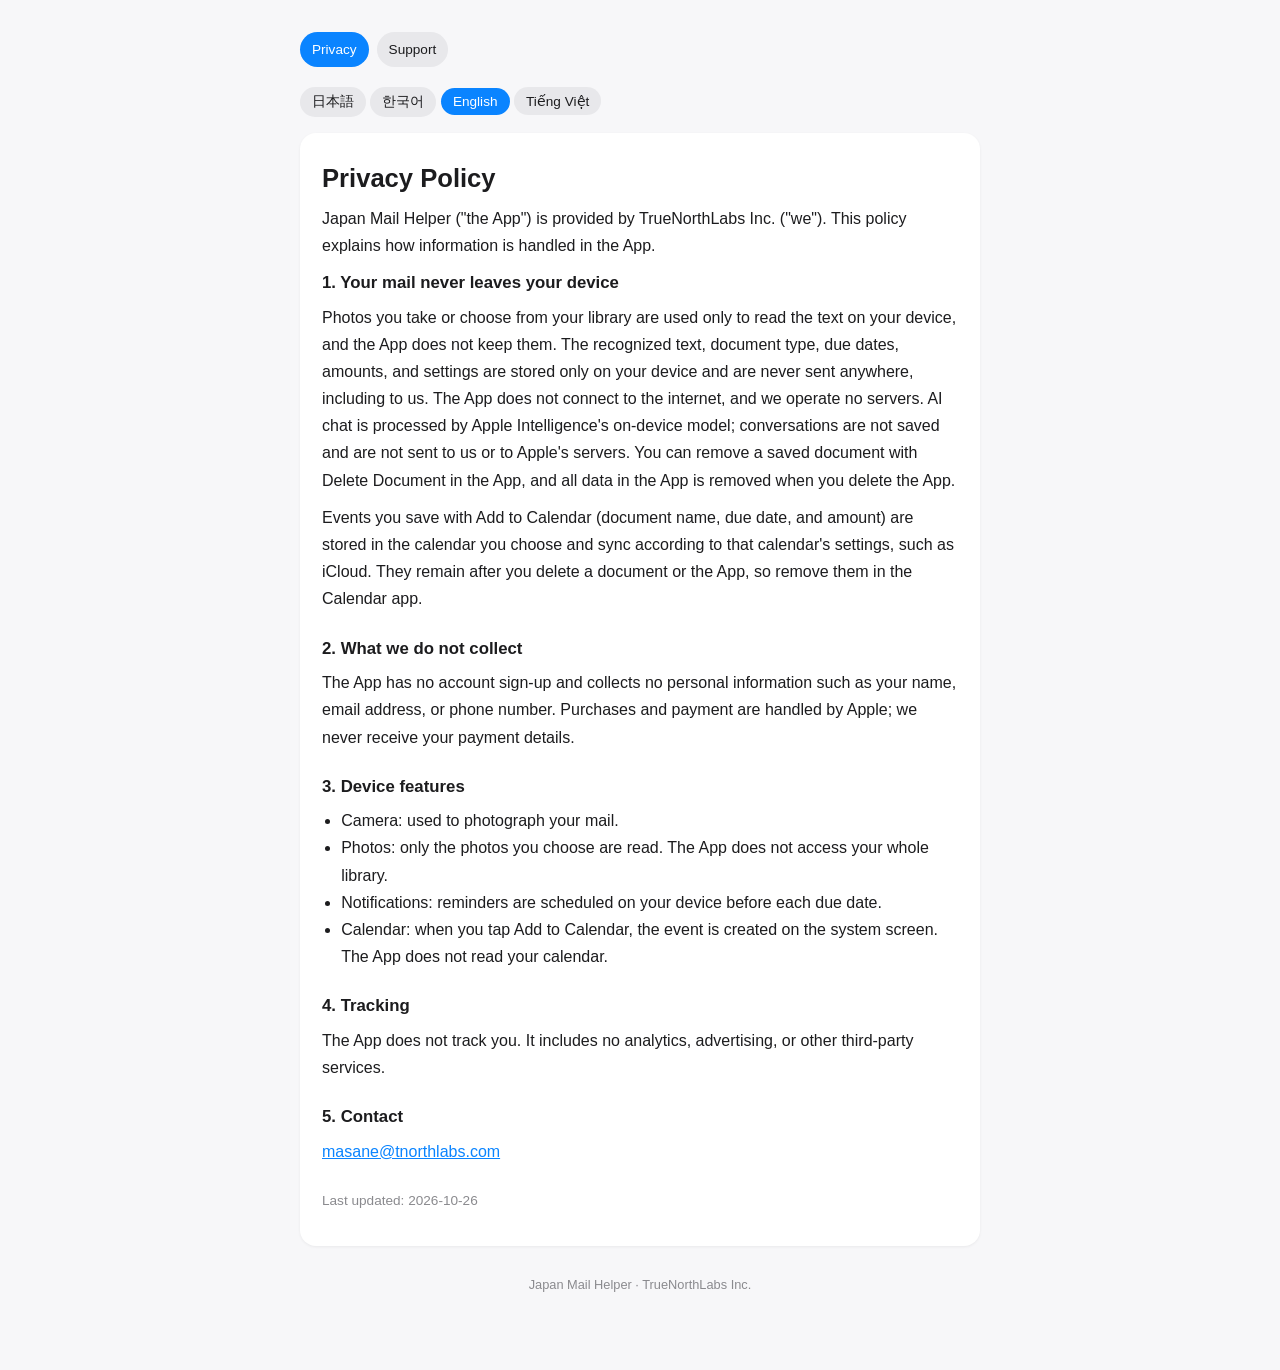
==== privacy.html @ 1861a3a1 "legal 반영" ====
<!doctype html>
<html lang="ja"><head><meta charset="utf-8">
<meta name="viewport" content="width=device-width,initial-scale=1">
<title>Japan Mail Helper — Privacy Policy</title>
<link rel="stylesheet" href="./style.css">
</head><body><div class="wrap">
<nav><a href="./privacy.html" class="active">Privacy</a><a href="./index.html">Support</a></nav>
<div style="margin-bottom:16px">
<button class="langbtn" onclick="pick('ja')">日本語</button>
<button class="langbtn" onclick="pick('ko')">한국어</button>
<button class="langbtn" onclick="pick('en')">English</button>
<button class="langbtn" onclick="pick('vi')">Tiếng Việt</button>
</div>
<div class="card">

<section data-lang="ja" class="doc">
<h1>プライバシーポリシー</h1>
<p>「Japan Mail Helper」（以下「本アプリ」）は TrueNorthLabs Inc.（以下「当社」）が提供します。本方針は、本アプリにおける情報の取り扱いについて説明するものです。</p>
<h2>1. 書類は端末の外に出ません</h2>
<p>撮影した写真やアルバムから選んだ写真は、端末の中で文字を読み取るためだけに使い、本アプリは写真を保存しません。読み取った文字・書類の種類・期限・金額・設定は端末内にのみ保存され、当社を含むどこにも送信されません。本アプリは通信を行わず、当社はサーバーを運用していません。AI との会話は Apple Intelligence の端末内モデルで処理し、会話の内容は保存せず、当社や Apple のサーバーへ送信しません。保存した書類は本アプリの「書類を削除」で消せ、本アプリを削除すると本アプリ内のデータはすべて消去されます。</p>
<p>「カレンダーに追加」で保存した予定（書類名・期限・金額）は、利用者が選んだカレンダーに保存され、そのカレンダーの設定（iCloud など）に従って同期されます。予定は書類や本アプリを削除しても残るため、カレンダーアプリで削除してください。</p>
<h2>2. 当社が収集しない情報</h2>
<p>本アプリは会員登録を必要とせず、氏名・メールアドレス・電話番号などの個人情報を収集しません。購入と決済は Apple が処理し、当社が決済情報を受け取ることはありません。</p>
<h2>3. 端末の機能の利用</h2>
<ul>
<li>カメラ: 郵便物を撮影するために使います。</li>
<li>写真: 選んだ写真だけを読み取ります。アルバム全体にはアクセスしません。</li>
<li>通知: 期限の前に知らせるため、端末の中で通知を予約します。</li>
<li>カレンダー: 「カレンダーに追加」を押したときに、システムの画面で予定を作ります。カレンダーの内容は読みません。</li>
</ul>
<h2>4. トラッキング</h2>
<p>本アプリはトラッキングを行いません。アクセス解析や広告などの外部サービスは組み込んでいません。</p>
<h2>5. お問い合わせ</h2>
<p><a href="mailto:masane@tnorthlabs.com">masane@tnorthlabs.com</a></p>
<p class="updated">最終更新日: 2026-10-26</p>
</section>

<section data-lang="ko" class="doc" hidden>
<h1>개인정보 처리방침</h1>
<p>Japan Mail Helper(이하 "앱")는 TrueNorthLabs Inc.(이하 "회사")가 제공합니다. 이 방침은 앱의 정보 처리에 대해 설명합니다.</p>
<h2>1. 서류는 기기 밖으로 나가지 않습니다</h2>
<p>찍은 사진과 앨범에서 고른 사진은 기기 안에서 글자를 읽는 데만 쓰며, 앱은 사진을 저장하지 않습니다. 읽은 글자·서류 종류·기한·금액·설정은 기기 안에만 저장되고, 회사를 포함한 어디에도 전송되지 않습니다. 앱은 통신을 하지 않으며 회사는 서버를 운영하지 않습니다. AI 대화는 Apple Intelligence 의 기기 안 모델로 처리하며, 대화 내용은 저장하지 않고 회사나 Apple 서버로 보내지 않습니다. 저장한 서류는 앱의 「서류 삭제」로 지울 수 있고, 앱을 삭제하면 앱 안의 데이터는 모두 함께 사라집니다.</p>
<p>「캘린더에 추가」로 저장한 일정(서류 이름·기한·금액)은 이용자가 고른 캘린더에 저장되고, 그 캘린더의 설정(iCloud 등)에 따라 동기화됩니다. 일정은 서류나 앱을 삭제해도 남으므로 캘린더 앱에서 지워 주세요.</p>
<h2>2. 회사가 수집하지 않는 정보</h2>
<p>앱은 회원가입이 없으며 이름·이메일·전화번호 등 개인정보를 수집하지 않습니다. 구매와 결제는 Apple이 처리하며, 회사는 결제 정보를 받지 않습니다.</p>
<h2>3. 기기 기능 사용</h2>
<ul>
<li>카메라: 우편물을 찍는 데 씁니다.</li>
<li>사진: 고른 사진만 읽습니다. 앨범 전체에 접근하지 않습니다.</li>
<li>알림: 기한 전에 알려 드리려고 기기 안에서 알림을 예약합니다.</li>
<li>캘린더: 「캘린더에 추가」를 누르면 시스템 화면에서 일정을 만듭니다. 캘린더 내용은 읽지 않습니다.</li>
</ul>
<h2>4. 추적</h2>
<p>앱은 추적을 하지 않습니다. 접속 분석이나 광고 같은 외부 서비스를 넣지 않았습니다.</p>
<h2>5. 문의</h2>
<p><a href="mailto:masane@tnorthlabs.com">masane@tnorthlabs.com</a></p>
<p class="updated">최종 업데이트: 2026-10-26</p>
</section>

<section data-lang="en" class="doc" hidden>
<h1>Privacy Policy</h1>
<p>Japan Mail Helper ("the App") is provided by TrueNorthLabs Inc. ("we"). This policy explains how information is handled in the App.</p>
<h2>1. Your mail never leaves your device</h2>
<p>Photos you take or choose from your library are used only to read the text on your device, and the App does not keep them. The recognized text, document type, due dates, amounts, and settings are stored only on your device and are never sent anywhere, including to us. The App does not connect to the internet, and we operate no servers. AI chat is processed by Apple Intelligence's on-device model; conversations are not saved and are not sent to us or to Apple's servers. You can remove a saved document with Delete Document in the App, and all data in the App is removed when you delete the App.</p>
<p>Events you save with Add to Calendar (document name, due date, and amount) are stored in the calendar you choose and sync according to that calendar's settings, such as iCloud. They remain after you delete a document or the App, so remove them in the Calendar app.</p>
<h2>2. What we do not collect</h2>
<p>The App has no account sign-up and collects no personal information such as your name, email address, or phone number. Purchases and payment are handled by Apple; we never receive your payment details.</p>
<h2>3. Device features</h2>
<ul>
<li>Camera: used to photograph your mail.</li>
<li>Photos: only the photos you choose are read. The App does not access your whole library.</li>
<li>Notifications: reminders are scheduled on your device before each due date.</li>
<li>Calendar: when you tap Add to Calendar, the event is created on the system screen. The App does not read your calendar.</li>
</ul>
<h2>4. Tracking</h2>
<p>The App does not track you. It includes no analytics, advertising, or other third-party services.</p>
<h2>5. Contact</h2>
<p><a href="mailto:masane@tnorthlabs.com">masane@tnorthlabs.com</a></p>
<p class="updated">Last updated: 2026-10-26</p>
</section>

<section data-lang="vi" class="doc" hidden>
<h1>Chính sách quyền riêng tư</h1>
<p>Japan Mail Helper ("Ứng dụng") do TrueNorthLabs Inc. ("chúng tôi") cung cấp. Chính sách này giải thích cách thông tin được xử lý trong Ứng dụng.</p>
<h2>1. Thư của bạn không bao giờ rời khỏi thiết bị</h2>
<p>Ảnh bạn chụp hoặc chọn từ thư viện chỉ được dùng để đọc chữ trên thiết bị của bạn, và Ứng dụng không lưu giữ ảnh. Chữ đã đọc được, loại giấy tờ, hạn chót, số tiền và cài đặt chỉ được lưu trên thiết bị của bạn và không bao giờ được gửi đi đâu, kể cả đến chúng tôi. Ứng dụng không kết nối internet, và chúng tôi không vận hành máy chủ nào. Trò chuyện AI được xử lý bằng mô hình trên thiết bị của Apple Intelligence; nội dung trò chuyện không được lưu và không được gửi đến chúng tôi hay máy chủ của Apple. Bạn có thể xóa giấy tờ đã lưu bằng “Xóa giấy tờ” trong Ứng dụng, và toàn bộ dữ liệu trong Ứng dụng sẽ bị xóa khi bạn xóa Ứng dụng.</p>
<p>Các sự kiện bạn lưu bằng “Thêm vào Lịch” (tên giấy tờ, hạn chót và số tiền) được lưu trong lịch bạn chọn và đồng bộ theo cài đặt của lịch đó, chẳng hạn iCloud. Các sự kiện này vẫn còn sau khi bạn xóa giấy tờ hoặc Ứng dụng, vì vậy hãy xóa chúng trong ứng dụng Lịch.</p>
<h2>2. Những gì chúng tôi không thu thập</h2>
<p>Ứng dụng không có đăng ký tài khoản và không thu thập thông tin cá nhân như họ tên, địa chỉ email hay số điện thoại. Việc mua và thanh toán do Apple xử lý; chúng tôi không bao giờ nhận thông tin thanh toán của bạn.</p>
<h2>3. Tính năng của thiết bị</h2>
<ul>
<li>Camera: dùng để chụp thư của bạn.</li>
<li>Ảnh: chỉ những ảnh bạn chọn mới được đọc. Ứng dụng không truy cập toàn bộ thư viện ảnh của bạn.</li>
<li>Thông báo: nhắc nhở được đặt lịch trên thiết bị của bạn trước mỗi hạn chót.</li>
<li>Lịch: khi bạn chạm “Thêm vào Lịch”, sự kiện được tạo trên màn hình của hệ thống. Ứng dụng không đọc lịch của bạn.</li>
</ul>
<h2>4. Theo dõi</h2>
<p>Ứng dụng không theo dõi bạn. Ứng dụng không chứa công cụ phân tích, quảng cáo hay dịch vụ bên thứ ba nào khác.</p>
<h2>5. Liên hệ</h2>
<p><a href="mailto:masane@tnorthlabs.com">masane@tnorthlabs.com</a></p>
<p class="updated">Cập nhật lần cuối: 2026-10-26</p>
</section>

</div>
<p class="foot">Japan Mail Helper · TrueNorthLabs Inc.</p>
</div>
<script src="./lang.js"></script>
</body></html>
---- style.css ----
:root { color-scheme: light dark; }
* { box-sizing: border-box; }
body {
  font-family: -apple-system, BlinkMacSystemFont, "Segoe UI", Roboto, "Helvetica Neue", sans-serif;
  line-height: 1.7; margin: 0; padding: 0; color: #1c1c1e; background: #f7f7f9;
}
@media (prefers-color-scheme: dark) {
  body { color: #e6e6ea; background: #0c0c0e; }
  .card { background: #1a1a1d !important; }
}
.wrap { max-width: 720px; margin: 0 auto; padding: 32px 20px 64px; }
h1 { font-size: 1.6rem; margin: 0 0 4px; }
.sub { color: #8a8a8e; margin: 0 0 24px; font-size: .9rem; }
.card { background: #fff; border-radius: 16px; padding: 24px 22px; box-shadow: 0 1px 3px rgba(0,0,0,.06); }
h2 { font-size: 1.05rem; margin: 22px 0 6px; }
ul { margin: 0 0 10px; padding-left: 1.2em; }
h2:first-of-type { margin-top: 4px; }
p { margin: 0 0 10px; }
.updated { color: #8a8a8e; font-size: .85rem; margin-top: 24px; }
a { color: #0a84ff; }
nav { display: flex; gap: 8px; margin: 0 0 20px; flex-wrap: wrap; }
nav a, .langbtn {
  font-size: .85rem; text-decoration: none; padding: 6px 12px; border-radius: 999px;
  background: rgba(120,120,128,.12); color: inherit; border: none; cursor: pointer;
}
nav a.active, .langbtn.active { background: #0a84ff; color: #fff; }
.foot { margin-top: 28px; font-size: .8rem; color: #8a8a8e; text-align: center; }
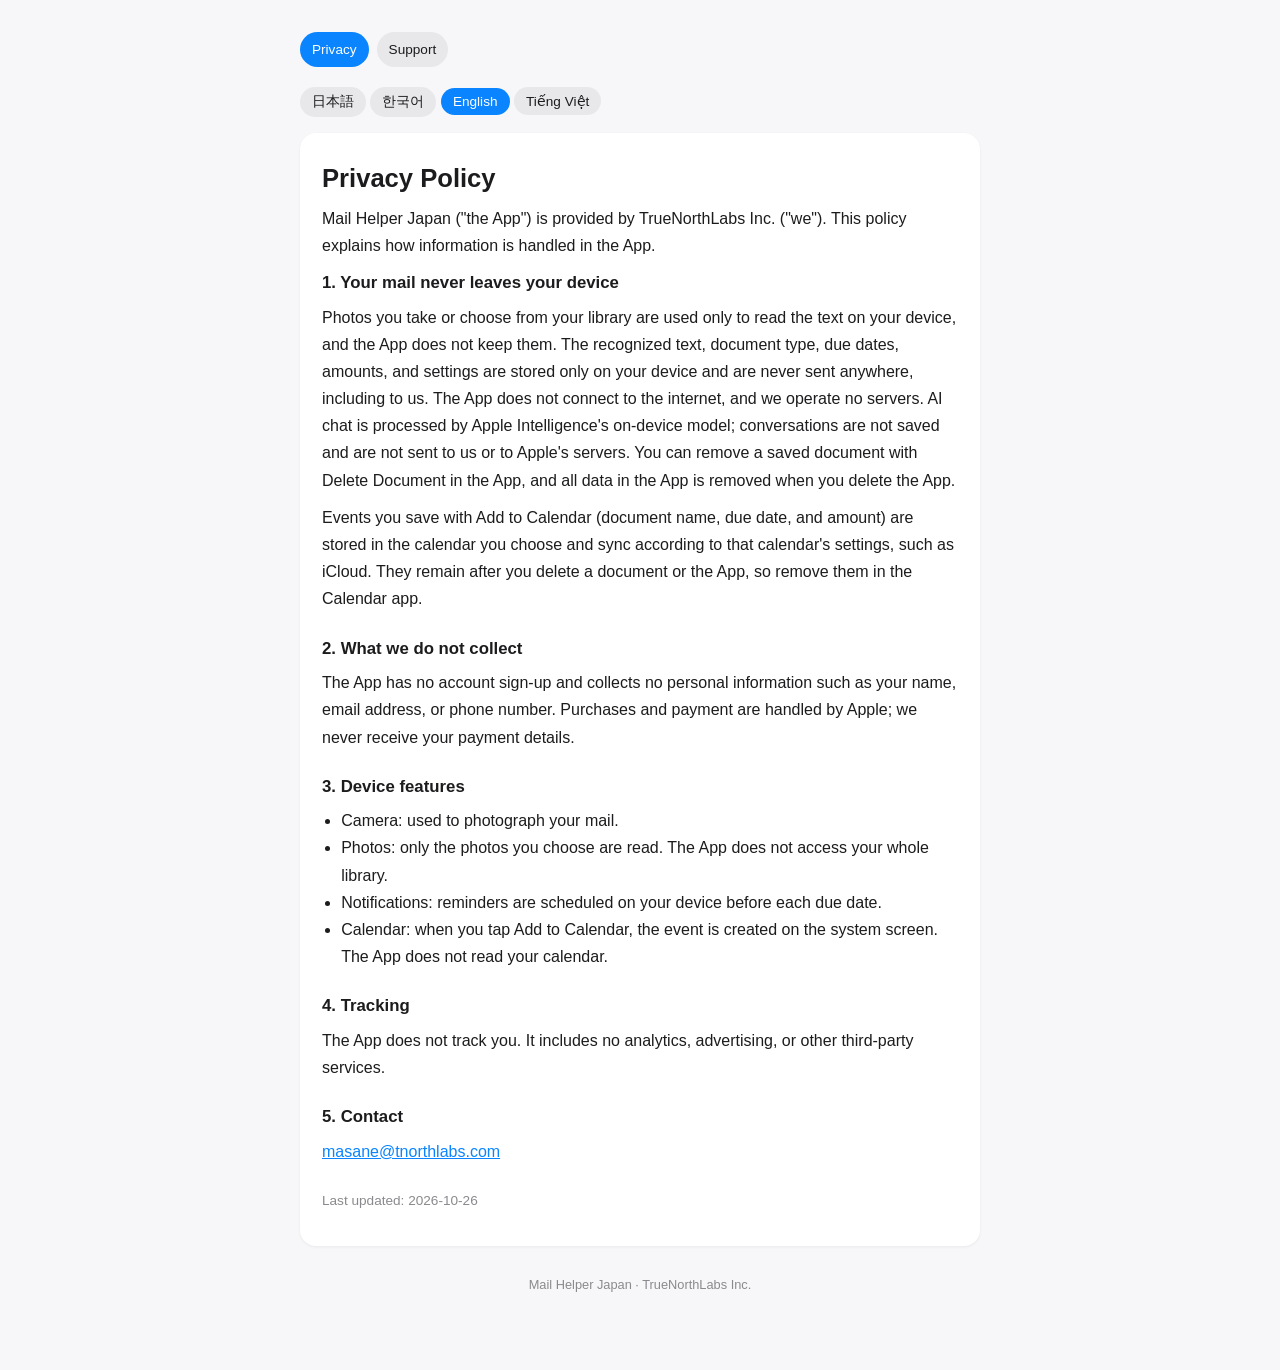
==== commit 1f09b06e: "legal 반영" ====
--- a/privacy.html
+++ b/privacy.html
@@ -1,7 +1,7 @@
 <!doctype html>
 <html lang="ja"><head><meta charset="utf-8">
 <meta name="viewport" content="width=device-width,initial-scale=1">
-<title>Japan Mail Helper — Privacy Policy</title>
+<title>Mail Helper Japan — Privacy Policy</title>
 <link rel="stylesheet" href="./style.css">
 </head><body><div class="wrap">
 <nav><a href="./privacy.html" class="active">Privacy</a><a href="./index.html">Support</a></nav>
@@ -15,7 +15,7 @@
 
 <section data-lang="ja" class="doc">
 <h1>プライバシーポリシー</h1>
-<p>「Japan Mail Helper」（以下「本アプリ」）は TrueNorthLabs Inc.（以下「当社」）が提供します。本方針は、本アプリにおける情報の取り扱いについて説明するものです。</p>
+<p>「日本の郵便物ヘルパー」（以下「本アプリ」）は TrueNorthLabs Inc.（以下「当社」）が提供します。本方針は、本アプリにおける情報の取り扱いについて説明するものです。</p>
 <h2>1. 書類は端末の外に出ません</h2>
 <p>撮影した写真やアルバムから選んだ写真は、端末の中で文字を読み取るためだけに使い、本アプリは写真を保存しません。読み取った文字・書類の種類・期限・金額・設定は端末内にのみ保存され、当社を含むどこにも送信されません。本アプリは通信を行わず、当社はサーバーを運用していません。AI との会話は Apple Intelligence の端末内モデルで処理し、会話の内容は保存せず、当社や Apple のサーバーへ送信しません。保存した書類は本アプリの「書類を削除」で消せ、本アプリを削除すると本アプリ内のデータはすべて消去されます。</p>
 <p>「カレンダーに追加」で保存した予定（書類名・期限・金額）は、利用者が選んだカレンダーに保存され、そのカレンダーの設定（iCloud など）に従って同期されます。予定は書類や本アプリを削除しても残るため、カレンダーアプリで削除してください。</p>
@@ -37,7 +37,7 @@
 
 <section data-lang="ko" class="doc" hidden>
 <h1>개인정보 처리방침</h1>
-<p>Japan Mail Helper(이하 "앱")는 TrueNorthLabs Inc.(이하 "회사")가 제공합니다. 이 방침은 앱의 정보 처리에 대해 설명합니다.</p>
+<p>일본 생활 우편물 도우미(이하 "앱")는 TrueNorthLabs Inc.(이하 "회사")가 제공합니다. 이 방침은 앱의 정보 처리에 대해 설명합니다.</p>
 <h2>1. 서류는 기기 밖으로 나가지 않습니다</h2>
 <p>찍은 사진과 앨범에서 고른 사진은 기기 안에서 글자를 읽는 데만 쓰며, 앱은 사진을 저장하지 않습니다. 읽은 글자·서류 종류·기한·금액·설정은 기기 안에만 저장되고, 회사를 포함한 어디에도 전송되지 않습니다. 앱은 통신을 하지 않으며 회사는 서버를 운영하지 않습니다. AI 대화는 Apple Intelligence 의 기기 안 모델로 처리하며, 대화 내용은 저장하지 않고 회사나 Apple 서버로 보내지 않습니다. 저장한 서류는 앱의 「서류 삭제」로 지울 수 있고, 앱을 삭제하면 앱 안의 데이터는 모두 함께 사라집니다.</p>
 <p>「캘린더에 추가」로 저장한 일정(서류 이름·기한·금액)은 이용자가 고른 캘린더에 저장되고, 그 캘린더의 설정(iCloud 등)에 따라 동기화됩니다. 일정은 서류나 앱을 삭제해도 남으므로 캘린더 앱에서 지워 주세요.</p>
@@ -59,7 +59,7 @@
 
 <section data-lang="en" class="doc" hidden>
 <h1>Privacy Policy</h1>
-<p>Japan Mail Helper ("the App") is provided by TrueNorthLabs Inc. ("we"). This policy explains how information is handled in the App.</p>
+<p>Mail Helper Japan ("the App") is provided by TrueNorthLabs Inc. ("we"). This policy explains how information is handled in the App.</p>
 <h2>1. Your mail never leaves your device</h2>
 <p>Photos you take or choose from your library are used only to read the text on your device, and the App does not keep them. The recognized text, document type, due dates, amounts, and settings are stored only on your device and are never sent anywhere, including to us. The App does not connect to the internet, and we operate no servers. AI chat is processed by Apple Intelligence's on-device model; conversations are not saved and are not sent to us or to Apple's servers. You can remove a saved document with Delete Document in the App, and all data in the App is removed when you delete the App.</p>
 <p>Events you save with Add to Calendar (document name, due date, and amount) are stored in the calendar you choose and sync according to that calendar's settings, such as iCloud. They remain after you delete a document or the App, so remove them in the Calendar app.</p>
@@ -81,7 +81,7 @@
 
 <section data-lang="vi" class="doc" hidden>
 <h1>Chính sách quyền riêng tư</h1>
-<p>Japan Mail Helper ("Ứng dụng") do TrueNorthLabs Inc. ("chúng tôi") cung cấp. Chính sách này giải thích cách thông tin được xử lý trong Ứng dụng.</p>
+<p>Trợ lý thư Nhật Bản ("Ứng dụng") do TrueNorthLabs Inc. ("chúng tôi") cung cấp. Chính sách này giải thích cách thông tin được xử lý trong Ứng dụng.</p>
 <h2>1. Thư của bạn không bao giờ rời khỏi thiết bị</h2>
 <p>Ảnh bạn chụp hoặc chọn từ thư viện chỉ được dùng để đọc chữ trên thiết bị của bạn, và Ứng dụng không lưu giữ ảnh. Chữ đã đọc được, loại giấy tờ, hạn chót, số tiền và cài đặt chỉ được lưu trên thiết bị của bạn và không bao giờ được gửi đi đâu, kể cả đến chúng tôi. Ứng dụng không kết nối internet, và chúng tôi không vận hành máy chủ nào. Trò chuyện AI được xử lý bằng mô hình trên thiết bị của Apple Intelligence; nội dung trò chuyện không được lưu và không được gửi đến chúng tôi hay máy chủ của Apple. Bạn có thể xóa giấy tờ đã lưu bằng “Xóa giấy tờ” trong Ứng dụng, và toàn bộ dữ liệu trong Ứng dụng sẽ bị xóa khi bạn xóa Ứng dụng.</p>
 <p>Các sự kiện bạn lưu bằng “Thêm vào Lịch” (tên giấy tờ, hạn chót và số tiền) được lưu trong lịch bạn chọn và đồng bộ theo cài đặt của lịch đó, chẳng hạn iCloud. Các sự kiện này vẫn còn sau khi bạn xóa giấy tờ hoặc Ứng dụng, vì vậy hãy xóa chúng trong ứng dụng Lịch.</p>
@@ -102,7 +102,7 @@
 </section>
 
 </div>
-<p class="foot">Japan Mail Helper · TrueNorthLabs Inc.</p>
+<p class="foot">Mail Helper Japan · TrueNorthLabs Inc.</p>
 </div>
 <script src="./lang.js"></script>
 </body></html>
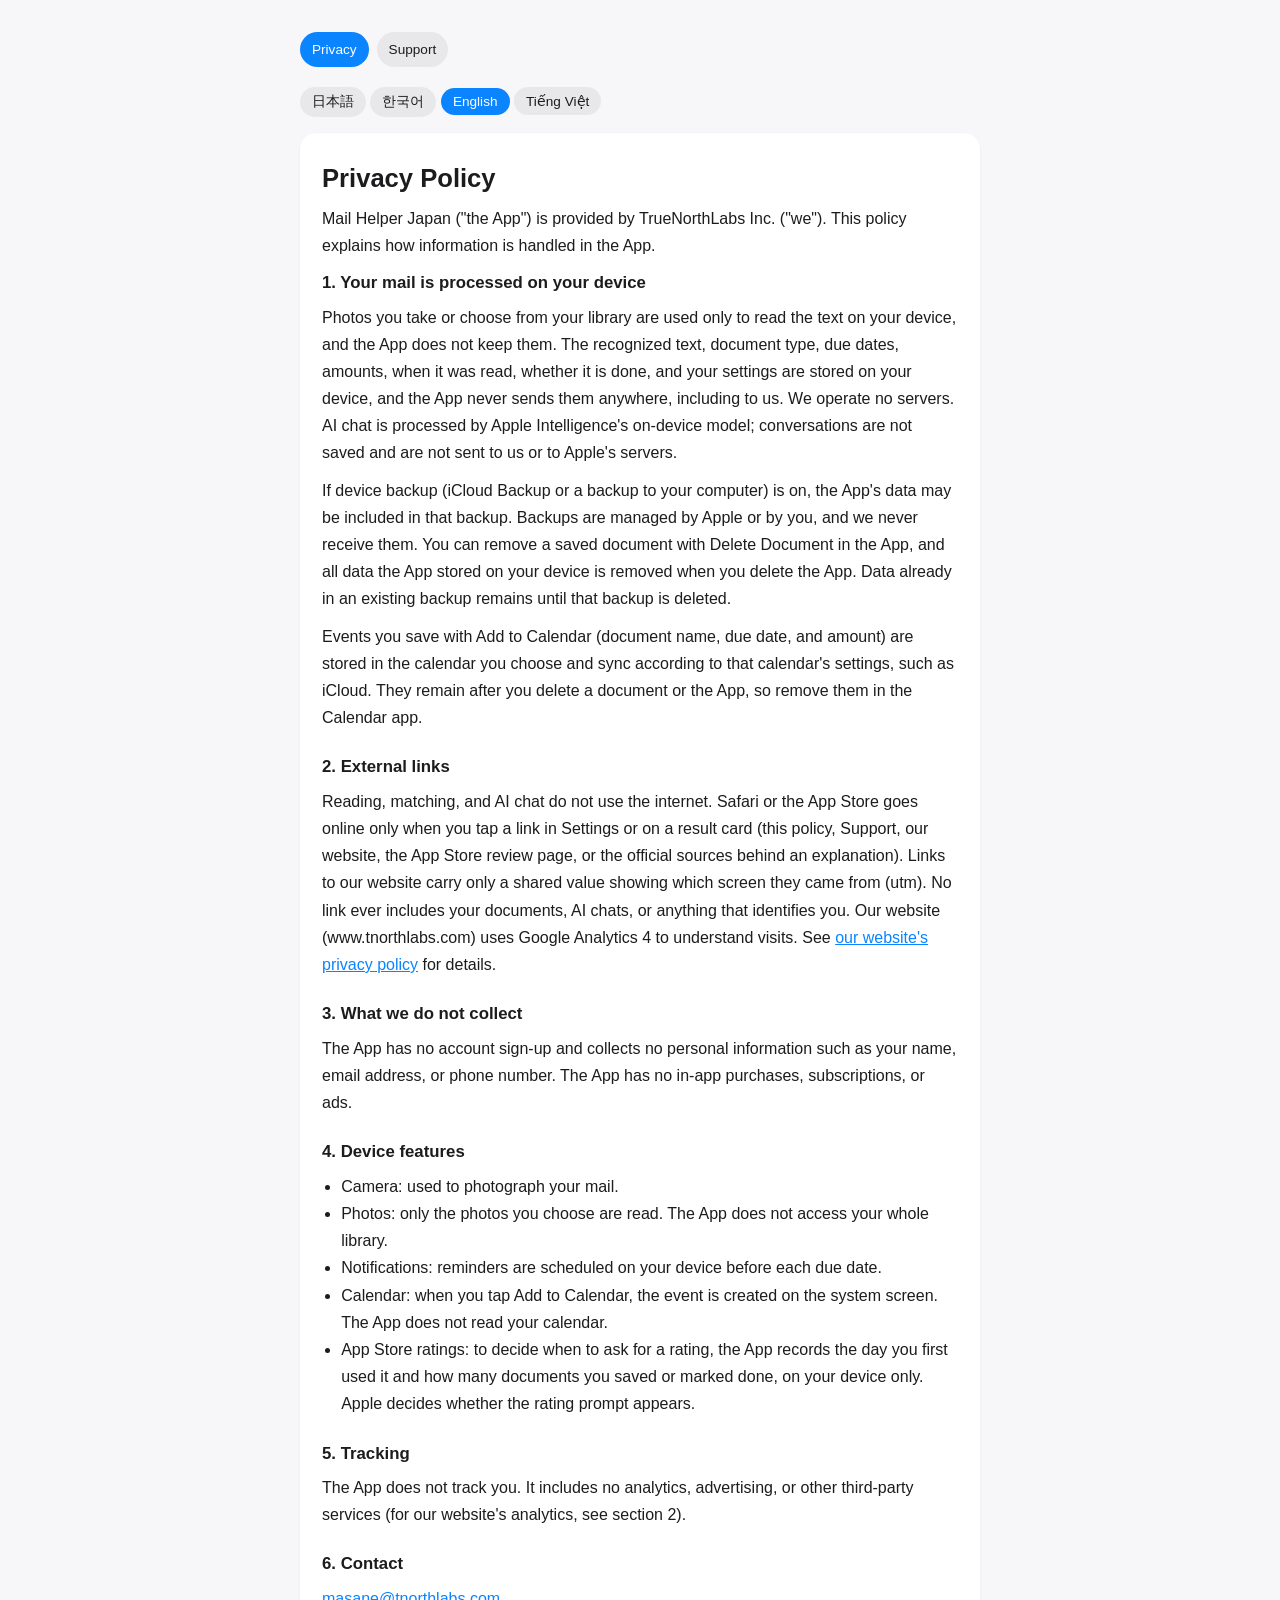
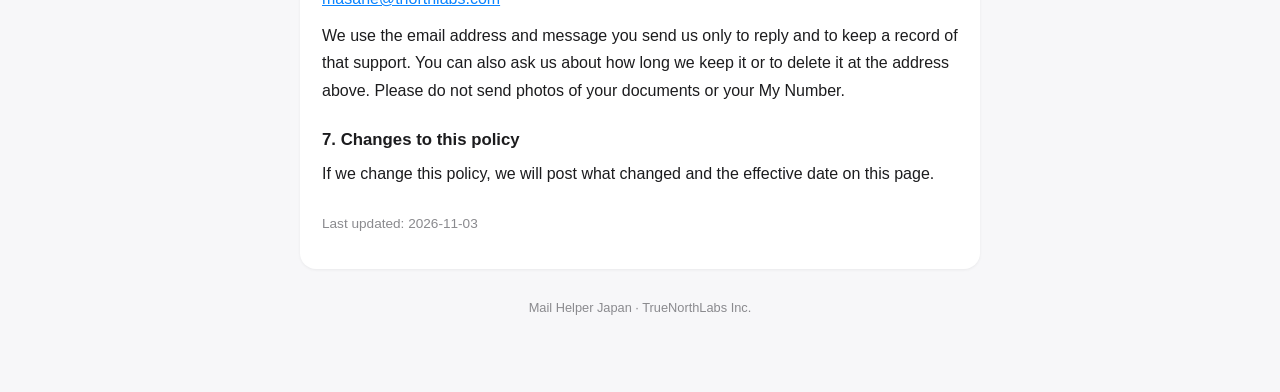
==== commit 60dda180: "legal 반영" ====
--- a/privacy.html
+++ b/privacy.html
@@ -16,89 +16,117 @@
 <section data-lang="ja" class="doc">
 <h1>プライバシーポリシー</h1>
 <p>「日本の郵便物ヘルパー」（以下「本アプリ」）は TrueNorthLabs Inc.（以下「当社」）が提供します。本方針は、本アプリにおける情報の取り扱いについて説明するものです。</p>
-<h2>1. 書類は端末の外に出ません</h2>
-<p>撮影した写真やアルバムから選んだ写真は、端末の中で文字を読み取るためだけに使い、本アプリは写真を保存しません。読み取った文字・書類の種類・期限・金額・設定は端末内にのみ保存され、当社を含むどこにも送信されません。本アプリは通信を行わず、当社はサーバーを運用していません。AI との会話は Apple Intelligence の端末内モデルで処理し、会話の内容は保存せず、当社や Apple のサーバーへ送信しません。保存した書類は本アプリの「書類を削除」で消せ、本アプリを削除すると本アプリ内のデータはすべて消去されます。</p>
+<h2>1. 書類は端末の中で処理します</h2>
+<p>撮影した写真やアルバムから選んだ写真は、端末の中で文字を読み取るためだけに使い、本アプリは写真を保存しません。読み取った文字・書類の種類・期限・金額・読み取った日時・完了の状態・設定は端末内に保存し、本アプリが当社を含む外部へ送信することはありません。当社はサーバーを運用していません。AI との会話は Apple Intelligence の端末内モデルで処理し、会話の内容は保存せず、当社や Apple のサーバーへ送信しません。</p>
+<p>端末のバックアップ（iCloud バックアップやパソコンへのバックアップ）を有効にしている場合、本アプリのデータはそのバックアップに含まれることがあります。バックアップは Apple または利用者が管理するもので、当社は受け取りません。保存した書類は本アプリの「書類を削除」で消せ、本アプリを削除すると、本アプリが端末内に保存したデータはすべて消去されます。すでに作られたバックアップの中のデータは、そのバックアップを削除するまで残ります。</p>
 <p>「カレンダーに追加」で保存した予定（書類名・期限・金額）は、利用者が選んだカレンダーに保存され、そのカレンダーの設定（iCloud など）に従って同期されます。予定は書類や本アプリを削除しても残るため、カレンダーアプリで削除してください。</p>
-<h2>2. 当社が収集しない情報</h2>
-<p>本アプリは会員登録を必要とせず、氏名・メールアドレス・電話番号などの個人情報を収集しません。購入と決済は Apple が処理し、当社が決済情報を受け取ることはありません。</p>
-<h2>3. 端末の機能の利用</h2>
+<h2>2. 外部リンク</h2>
+<p>書類の読み取り・判別・AI との会話にインターネット接続は使いません。設定画面や結果カードのリンク（本方針・サポート・会社サイト・App Store のレビュー・説明の公式出典）を選んだときだけ、Safari や App Store が通信します。会社サイトへのリンクには、どの画面から来たかを示す共通の値（utm）だけを付けます。どのリンクにも、書類の内容・AI との会話・利用者を識別する情報は含めません。会社サイト（www.tnorthlabs.com）は Google Analytics 4 で閲覧状況を解析しています。詳しくは<a href="https://www.tnorthlabs.com/privacy">会社サイトのプライバシーポリシー</a>をご確認ください。</p>
+<h2>3. 当社が収集しない情報</h2>
+<p>本アプリは会員登録を必要とせず、氏名・メールアドレス・電話番号などの個人情報を収集しません。本アプリには、アプリ内課金・定期購入・広告はありません。</p>
+<h2>4. 端末の機能の利用</h2>
 <ul>
 <li>カメラ: 郵便物を撮影するために使います。</li>
 <li>写真: 選んだ写真だけを読み取ります。アルバム全体にはアクセスしません。</li>
 <li>通知: 期限の前に知らせるため、端末の中で通知を予約します。</li>
 <li>カレンダー: 「カレンダーに追加」を押したときに、システムの画面で予定を作ります。カレンダーの内容は読みません。</li>
+<li>App Store の評価: 評価をお願いする時期を決めるため、初めて使った日と、書類を保存・完了した回数を端末内にだけ記録します。評価の画面を表示するかどうかは Apple が決めます。</li>
 </ul>
-<h2>4. トラッキング</h2>
-<p>本アプリはトラッキングを行いません。アクセス解析や広告などの外部サービスは組み込んでいません。</p>
-<h2>5. お問い合わせ</h2>
+<h2>5. トラッキング</h2>
+<p>本アプリはトラッキングを行いません。アクセス解析や広告などの外部サービスは本アプリに組み込んでいません（会社サイトの解析は2章のとおりです）。</p>
+<h2>6. お問い合わせ</h2>
 <p><a href="mailto:masane@tnorthlabs.com">masane@tnorthlabs.com</a></p>
-<p class="updated">最終更新日: 2026-10-26</p>
+<p>お問い合わせでいただいたメールアドレスと内容は、回答とその対応の記録のためにだけ使います。保存期間や削除のご相談も上記で受け付けます。書類の写真やマイナンバーなどは送らないでください。</p>
+<h2>7. 本方針の変更</h2>
+<p>本方針を変更するときは、このページで変更内容と施行日をお知らせします。</p>
+<p class="updated">最終更新日: 2026-11-03</p>
 </section>
 
 <section data-lang="ko" class="doc" hidden>
 <h1>개인정보 처리방침</h1>
 <p>일본 생활 우편물 도우미(이하 "앱")는 TrueNorthLabs Inc.(이하 "회사")가 제공합니다. 이 방침은 앱의 정보 처리에 대해 설명합니다.</p>
-<h2>1. 서류는 기기 밖으로 나가지 않습니다</h2>
-<p>찍은 사진과 앨범에서 고른 사진은 기기 안에서 글자를 읽는 데만 쓰며, 앱은 사진을 저장하지 않습니다. 읽은 글자·서류 종류·기한·금액·설정은 기기 안에만 저장되고, 회사를 포함한 어디에도 전송되지 않습니다. 앱은 통신을 하지 않으며 회사는 서버를 운영하지 않습니다. AI 대화는 Apple Intelligence 의 기기 안 모델로 처리하며, 대화 내용은 저장하지 않고 회사나 Apple 서버로 보내지 않습니다. 저장한 서류는 앱의 「서류 삭제」로 지울 수 있고, 앱을 삭제하면 앱 안의 데이터는 모두 함께 사라집니다.</p>
+<h2>1. 서류는 기기 안에서 처리합니다</h2>
+<p>찍은 사진과 앨범에서 고른 사진은 기기 안에서 글자를 읽는 데만 쓰며, 앱은 사진을 저장하지 않습니다. 읽은 글자·서류 종류·기한·금액·읽은 날짜와 시각·처리 상태·설정은 기기 안에 저장하며, 앱이 회사를 포함한 외부로 보내는 일은 없습니다. 회사는 서버를 운영하지 않습니다. AI 대화는 Apple Intelligence 의 기기 안 모델로 처리하며, 대화 내용은 저장하지 않고 회사나 Apple 서버로 보내지 않습니다.</p>
+<p>기기 백업(iCloud 백업이나 컴퓨터 백업)을 켜 두었다면 앱의 데이터가 그 백업에 포함될 수 있습니다. 백업은 Apple 이나 이용자가 관리하며 회사는 받지 않습니다. 저장한 서류는 앱의 「서류 삭제」로 지울 수 있고, 앱을 삭제하면 앱이 기기에 저장한 데이터는 모두 사라집니다. 이미 만들어진 백업 속 데이터는 그 백업을 지울 때까지 남습니다.</p>
 <p>「캘린더에 추가」로 저장한 일정(서류 이름·기한·금액)은 이용자가 고른 캘린더에 저장되고, 그 캘린더의 설정(iCloud 등)에 따라 동기화됩니다. 일정은 서류나 앱을 삭제해도 남으므로 캘린더 앱에서 지워 주세요.</p>
-<h2>2. 회사가 수집하지 않는 정보</h2>
-<p>앱은 회원가입이 없으며 이름·이메일·전화번호 등 개인정보를 수집하지 않습니다. 구매와 결제는 Apple이 처리하며, 회사는 결제 정보를 받지 않습니다.</p>
-<h2>3. 기기 기능 사용</h2>
+<h2>2. 외부 링크</h2>
+<p>서류 인식·판별·AI 대화에는 인터넷 연결을 쓰지 않습니다. 설정 화면이나 결과 카드의 링크(이 방침·지원·회사 사이트·App Store 평가·설명의 공식 출처)를 누를 때만 Safari 나 App Store 가 통신합니다. 회사 사이트로 가는 링크에는 어느 화면에서 왔는지 나타내는 공통 값(utm)만 붙입니다. 어느 링크에도 서류 내용·AI 대화·이용자를 식별하는 정보는 넣지 않습니다. 회사 사이트(www.tnorthlabs.com)는 Google Analytics 4 로 방문 현황을 분석합니다. 자세한 내용은 <a href="https://www.tnorthlabs.com/ko/privacy">회사 사이트의 개인정보 처리방침</a>을 확인해 주세요.</p>
+<h2>3. 회사가 수집하지 않는 정보</h2>
+<p>앱은 회원가입이 없으며 이름·이메일·전화번호 등 개인정보를 수집하지 않습니다. 앱에는 인앱 결제·구독·광고가 없습니다.</p>
+<h2>4. 기기 기능 사용</h2>
 <ul>
 <li>카메라: 우편물을 찍는 데 씁니다.</li>
 <li>사진: 고른 사진만 읽습니다. 앨범 전체에 접근하지 않습니다.</li>
 <li>알림: 기한 전에 알려 드리려고 기기 안에서 알림을 예약합니다.</li>
 <li>캘린더: 「캘린더에 추가」를 누르면 시스템 화면에서 일정을 만듭니다. 캘린더 내용은 읽지 않습니다.</li>
+<li>App Store 평가: 평가를 부탁할 때를 정하려고, 처음 쓴 날과 서류를 저장·완료한 횟수를 기기 안에만 기록합니다. 평가 화면을 띄울지는 Apple 이 정합니다.</li>
 </ul>
-<h2>4. 추적</h2>
-<p>앱은 추적을 하지 않습니다. 접속 분석이나 광고 같은 외부 서비스를 넣지 않았습니다.</p>
-<h2>5. 문의</h2>
+<h2>5. 추적</h2>
+<p>앱은 추적을 하지 않습니다. 접속 분석이나 광고 같은 외부 서비스를 앱에 넣지 않았습니다(회사 사이트의 분석은 2절과 같습니다).</p>
+<h2>6. 문의</h2>
 <p><a href="mailto:masane@tnorthlabs.com">masane@tnorthlabs.com</a></p>
-<p class="updated">최종 업데이트: 2026-10-26</p>
+<p>문의로 받은 이메일 주소와 내용은 답변과 그 처리 기록에만 씁니다. 보관 기간이나 삭제 상담도 위 주소로 받습니다. 서류 사진이나 마이넘버 같은 정보는 보내지 마세요.</p>
+<h2>7. 방침의 변경</h2>
+<p>이 방침을 바꿀 때는 이 페이지에서 바뀐 내용과 시행일을 알려 드립니다.</p>
+<p class="updated">최종 업데이트: 2026-11-03</p>
 </section>
 
 <section data-lang="en" class="doc" hidden>
 <h1>Privacy Policy</h1>
 <p>Mail Helper Japan ("the App") is provided by TrueNorthLabs Inc. ("we"). This policy explains how information is handled in the App.</p>
-<h2>1. Your mail never leaves your device</h2>
-<p>Photos you take or choose from your library are used only to read the text on your device, and the App does not keep them. The recognized text, document type, due dates, amounts, and settings are stored only on your device and are never sent anywhere, including to us. The App does not connect to the internet, and we operate no servers. AI chat is processed by Apple Intelligence's on-device model; conversations are not saved and are not sent to us or to Apple's servers. You can remove a saved document with Delete Document in the App, and all data in the App is removed when you delete the App.</p>
+<h2>1. Your mail is processed on your device</h2>
+<p>Photos you take or choose from your library are used only to read the text on your device, and the App does not keep them. The recognized text, document type, due dates, amounts, when it was read, whether it is done, and your settings are stored on your device, and the App never sends them anywhere, including to us. We operate no servers. AI chat is processed by Apple Intelligence's on-device model; conversations are not saved and are not sent to us or to Apple's servers.</p>
+<p>If device backup (iCloud Backup or a backup to your computer) is on, the App's data may be included in that backup. Backups are managed by Apple or by you, and we never receive them. You can remove a saved document with Delete Document in the App, and all data the App stored on your device is removed when you delete the App. Data already in an existing backup remains until that backup is deleted.</p>
 <p>Events you save with Add to Calendar (document name, due date, and amount) are stored in the calendar you choose and sync according to that calendar's settings, such as iCloud. They remain after you delete a document or the App, so remove them in the Calendar app.</p>
-<h2>2. What we do not collect</h2>
-<p>The App has no account sign-up and collects no personal information such as your name, email address, or phone number. Purchases and payment are handled by Apple; we never receive your payment details.</p>
-<h2>3. Device features</h2>
+<h2>2. External links</h2>
+<p>Reading, matching, and AI chat do not use the internet. Safari or the App Store goes online only when you tap a link in Settings or on a result card (this policy, Support, our website, the App Store review page, or the official sources behind an explanation). Links to our website carry only a shared value showing which screen they came from (utm). No link ever includes your documents, AI chats, or anything that identifies you. Our website (www.tnorthlabs.com) uses Google Analytics 4 to understand visits. See <a href="https://www.tnorthlabs.com/en/privacy">our website's privacy policy</a> for details.</p>
+<h2>3. What we do not collect</h2>
+<p>The App has no account sign-up and collects no personal information such as your name, email address, or phone number. The App has no in-app purchases, subscriptions, or ads.</p>
+<h2>4. Device features</h2>
 <ul>
 <li>Camera: used to photograph your mail.</li>
 <li>Photos: only the photos you choose are read. The App does not access your whole library.</li>
 <li>Notifications: reminders are scheduled on your device before each due date.</li>
 <li>Calendar: when you tap Add to Calendar, the event is created on the system screen. The App does not read your calendar.</li>
+<li>App Store ratings: to decide when to ask for a rating, the App records the day you first used it and how many documents you saved or marked done, on your device only. Apple decides whether the rating prompt appears.</li>
 </ul>
-<h2>4. Tracking</h2>
-<p>The App does not track you. It includes no analytics, advertising, or other third-party services.</p>
-<h2>5. Contact</h2>
+<h2>5. Tracking</h2>
+<p>The App does not track you. It includes no analytics, advertising, or other third-party services (for our website's analytics, see section 2).</p>
+<h2>6. Contact</h2>
 <p><a href="mailto:masane@tnorthlabs.com">masane@tnorthlabs.com</a></p>
-<p class="updated">Last updated: 2026-10-26</p>
+<p>We use the email address and message you send us only to reply and to keep a record of that support. You can also ask us about how long we keep it or to delete it at the address above. Please do not send photos of your documents or your My Number.</p>
+<h2>7. Changes to this policy</h2>
+<p>If we change this policy, we will post what changed and the effective date on this page.</p>
+<p class="updated">Last updated: 2026-11-03</p>
 </section>
 
 <section data-lang="vi" class="doc" hidden>
 <h1>Chính sách quyền riêng tư</h1>
 <p>Trợ lý thư Nhật Bản ("Ứng dụng") do TrueNorthLabs Inc. ("chúng tôi") cung cấp. Chính sách này giải thích cách thông tin được xử lý trong Ứng dụng.</p>
-<h2>1. Thư của bạn không bao giờ rời khỏi thiết bị</h2>
-<p>Ảnh bạn chụp hoặc chọn từ thư viện chỉ được dùng để đọc chữ trên thiết bị của bạn, và Ứng dụng không lưu giữ ảnh. Chữ đã đọc được, loại giấy tờ, hạn chót, số tiền và cài đặt chỉ được lưu trên thiết bị của bạn và không bao giờ được gửi đi đâu, kể cả đến chúng tôi. Ứng dụng không kết nối internet, và chúng tôi không vận hành máy chủ nào. Trò chuyện AI được xử lý bằng mô hình trên thiết bị của Apple Intelligence; nội dung trò chuyện không được lưu và không được gửi đến chúng tôi hay máy chủ của Apple. Bạn có thể xóa giấy tờ đã lưu bằng “Xóa giấy tờ” trong Ứng dụng, và toàn bộ dữ liệu trong Ứng dụng sẽ bị xóa khi bạn xóa Ứng dụng.</p>
+<h2>1. Thư của bạn được xử lý trên thiết bị</h2>
+<p>Ảnh bạn chụp hoặc chọn từ thư viện chỉ được dùng để đọc chữ trên thiết bị của bạn, và Ứng dụng không lưu giữ ảnh. Chữ đã đọc được, loại giấy tờ, hạn chót, số tiền, thời điểm đọc, trạng thái hoàn thành và cài đặt được lưu trên thiết bị của bạn, và Ứng dụng không bao giờ gửi chúng đi đâu, kể cả đến chúng tôi. Chúng tôi không vận hành máy chủ nào. Trò chuyện AI được xử lý bằng mô hình trên thiết bị của Apple Intelligence; nội dung trò chuyện không được lưu và không được gửi đến chúng tôi hay máy chủ của Apple.</p>
+<p>Nếu bạn bật sao lưu thiết bị (Sao lưu iCloud hoặc sao lưu vào máy tính), dữ liệu của Ứng dụng có thể nằm trong bản sao lưu đó. Bản sao lưu do Apple hoặc chính bạn quản lý, và chúng tôi không nhận được. Bạn có thể xóa giấy tờ đã lưu bằng “Xóa giấy tờ” trong Ứng dụng, và toàn bộ dữ liệu mà Ứng dụng lưu trên thiết bị sẽ bị xóa khi bạn xóa Ứng dụng. Dữ liệu trong bản sao lưu đã có sẽ còn lại cho đến khi bạn xóa bản sao lưu đó.</p>
 <p>Các sự kiện bạn lưu bằng “Thêm vào Lịch” (tên giấy tờ, hạn chót và số tiền) được lưu trong lịch bạn chọn và đồng bộ theo cài đặt của lịch đó, chẳng hạn iCloud. Các sự kiện này vẫn còn sau khi bạn xóa giấy tờ hoặc Ứng dụng, vì vậy hãy xóa chúng trong ứng dụng Lịch.</p>
-<h2>2. Những gì chúng tôi không thu thập</h2>
-<p>Ứng dụng không có đăng ký tài khoản và không thu thập thông tin cá nhân như họ tên, địa chỉ email hay số điện thoại. Việc mua và thanh toán do Apple xử lý; chúng tôi không bao giờ nhận thông tin thanh toán của bạn.</p>
-<h2>3. Tính năng của thiết bị</h2>
+<h2>2. Liên kết bên ngoài</h2>
+<p>Việc đọc chữ, nhận dạng giấy tờ và trò chuyện AI không dùng internet. Safari hoặc App Store chỉ kết nối khi bạn chạm vào liên kết trong Cài đặt hoặc trên thẻ kết quả (chính sách này, Hỗ trợ, trang web của chúng tôi, trang đánh giá trên App Store hoặc nguồn chính thức của phần giải thích). Liên kết đến trang web của chúng tôi chỉ kèm một giá trị chung cho biết liên kết đến từ màn hình nào (utm). Không liên kết nào chứa nội dung giấy tờ, cuộc trò chuyện AI hay thông tin nhận dạng bạn. Trang web của chúng tôi (www.tnorthlabs.com) dùng Google Analytics 4 để phân tích lượt truy cập. Xem <a href="https://www.tnorthlabs.com/en/privacy">chính sách quyền riêng tư của trang web</a> để biết thêm.</p>
+<h2>3. Những gì chúng tôi không thu thập</h2>
+<p>Ứng dụng không có đăng ký tài khoản và không thu thập thông tin cá nhân như họ tên, địa chỉ email hay số điện thoại. Ứng dụng không có mua hàng trong ứng dụng, gói đăng ký hay quảng cáo.</p>
+<h2>4. Tính năng của thiết bị</h2>
 <ul>
 <li>Camera: dùng để chụp thư của bạn.</li>
 <li>Ảnh: chỉ những ảnh bạn chọn mới được đọc. Ứng dụng không truy cập toàn bộ thư viện ảnh của bạn.</li>
 <li>Thông báo: nhắc nhở được đặt lịch trên thiết bị của bạn trước mỗi hạn chót.</li>
 <li>Lịch: khi bạn chạm “Thêm vào Lịch”, sự kiện được tạo trên màn hình của hệ thống. Ứng dụng không đọc lịch của bạn.</li>
+<li>Đánh giá trên App Store: để chọn lúc nhờ bạn đánh giá, Ứng dụng chỉ ghi lại trên thiết bị ngày bạn dùng lần đầu và số giấy tờ bạn đã lưu hoặc đánh dấu xong. Apple quyết định có hiện màn hình đánh giá hay không.</li>
 </ul>
-<h2>4. Theo dõi</h2>
-<p>Ứng dụng không theo dõi bạn. Ứng dụng không chứa công cụ phân tích, quảng cáo hay dịch vụ bên thứ ba nào khác.</p>
-<h2>5. Liên hệ</h2>
+<h2>5. Theo dõi</h2>
+<p>Ứng dụng không theo dõi bạn. Ứng dụng không chứa công cụ phân tích, quảng cáo hay dịch vụ bên thứ ba nào khác (về phân tích trên trang web của chúng tôi, xem mục 2).</p>
+<h2>6. Liên hệ</h2>
 <p><a href="mailto:masane@tnorthlabs.com">masane@tnorthlabs.com</a></p>
-<p class="updated">Cập nhật lần cuối: 2026-10-26</p>
+<p>Chúng tôi chỉ dùng địa chỉ email và nội dung bạn gửi để trả lời và lưu lại việc hỗ trợ đó. Bạn cũng có thể hỏi về thời gian lưu giữ hoặc yêu cầu xóa qua địa chỉ trên. Vui lòng không gửi ảnh giấy tờ hay số My Number.</p>
+<h2>7. Thay đổi chính sách</h2>
+<p>Khi thay đổi chính sách này, chúng tôi sẽ thông báo nội dung thay đổi và ngày áp dụng trên trang này.</p>
+<p class="updated">Cập nhật lần cuối: 2026-11-03</p>
 </section>
 
 </div>
